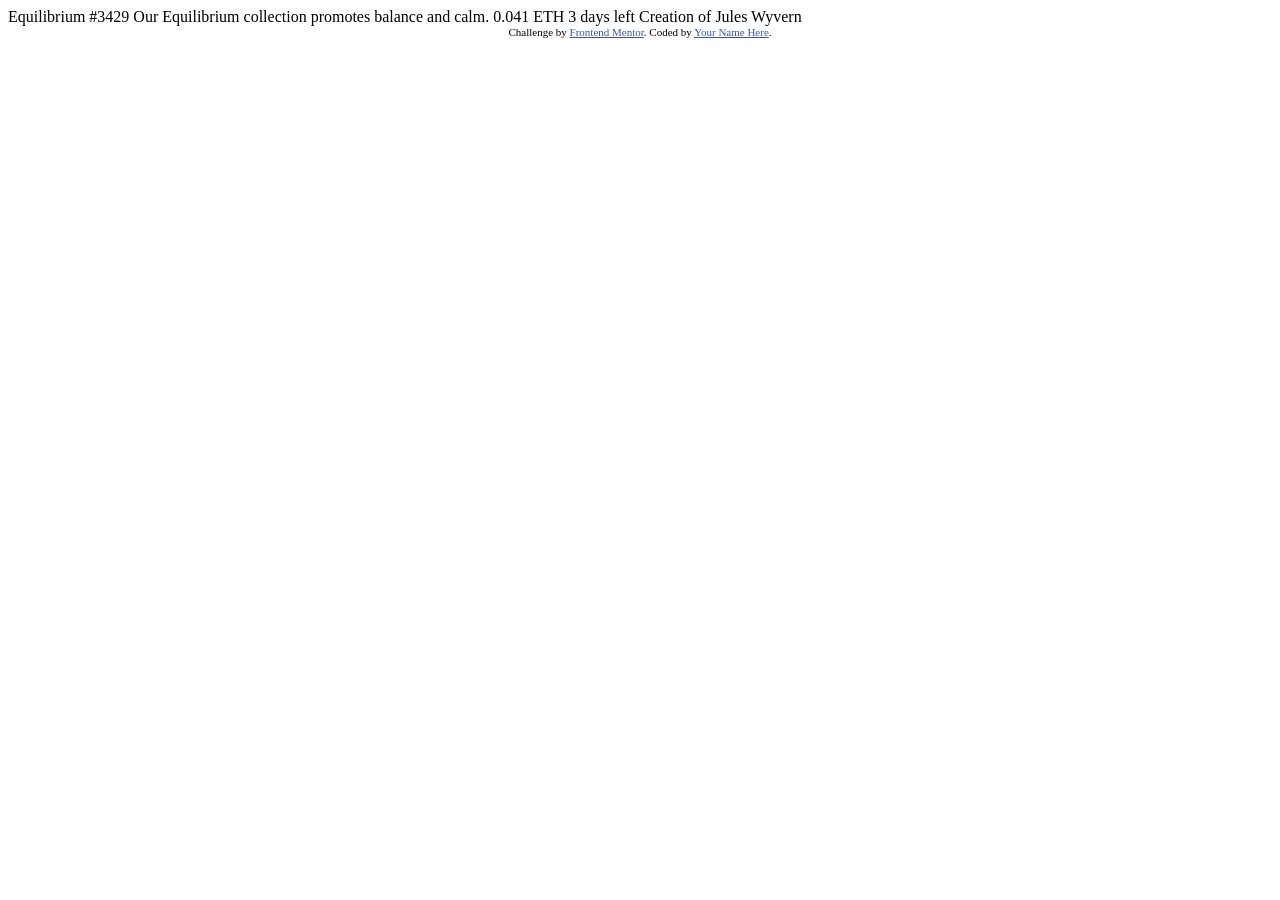
==== nft-preview-card-component-main/index.html @ 8ddd654b "NFT preview card initial commit" ====
<!DOCTYPE html>
<html lang="en">
<head>
  <meta charset="UTF-8">
  <meta name="viewport" content="width=device-width, initial-scale=1.0"> <!-- displays site properly based on user's device -->

  <link rel="icon" type="image/png" sizes="32x32" href="./images/favicon-32x32.png">
  
  <title>Frontend Mentor | NFT preview card component</title>

  <!-- Feel free to remove these styles or customise in your own stylesheet 👍 -->
  <style>
    .attribution { font-size: 0.6875rem; text-align: center; }
    .attribution a { color: hsl(228, 45%, 44%); }
  </style>
</head>
<body>

  Equilibrium #3429

  Our Equilibrium collection promotes balance and calm.

  0.041 ETH
  3 days left
  
  Creation of Jules Wyvern

  <footer class="attribution">
    Challenge by <a href="https://www.frontendmentor.io?ref=challenge">Frontend Mentor</a>. 
    Coded by <a href="#">Your Name Here</a>.
  </footer>
</body>
</html>
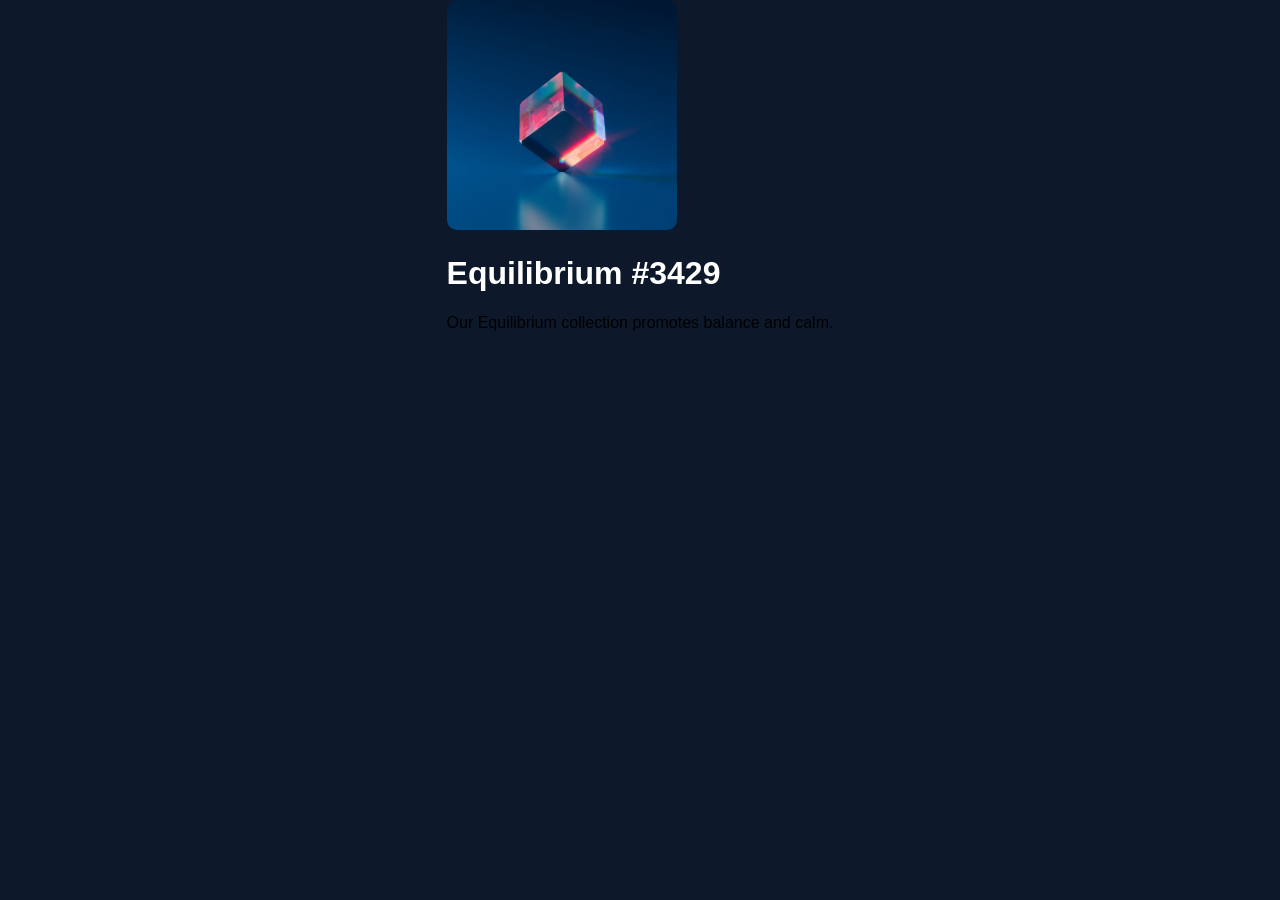
==== commit ea79372e: "index.html style.css main.css" ====
--- a/nft-preview-card-component-main/index.html
+++ b/nft-preview-card-component-main/index.html
@@ -1,33 +1,33 @@
-<!DOCTYPE html>
+<!doctype html>
 <html lang="en">
-<head>
-  <meta charset="UTF-8">
-  <meta name="viewport" content="width=device-width, initial-scale=1.0"> <!-- displays site properly based on user's device -->
+  <head>
+    <meta charset="UTF-8" />
+    <meta name="viewport" content="width=device-width, initial-scale=1.0" />
 
-  <link rel="icon" type="image/png" sizes="32x32" href="./images/favicon-32x32.png">
-  
-  <title>Frontend Mentor | NFT preview card component</title>
+    <link
+      rel="icon"
+      type="image.png"
+      sizes="32x32"
+      href="./images/favicon-32x32.png"
+    />
 
-  <!-- Feel free to remove these styles or customise in your own stylesheet 👍 -->
-  <style>
-    .attribution { font-size: 0.6875rem; text-align: center; }
-    .attribution a { color: hsl(228, 45%, 44%); }
-  </style>
-</head>
-<body>
+    <link rel="stylesheet" href="style.css" />
 
-  Equilibrium #3429
+    <title>NFT-Preview-card</title>
+  </head>
+  <body>
+    <article class="preview-card"></article>
+    <header>
+      <img
+        src="./images/image-equilibrium.jpg"
+        rel="image"
+        class="image-equilibrium"
+      />
 
-  Our Equilibrium collection promotes balance and calm.
-
-  0.041 ETH
-  3 days left
-  
-  Creation of Jules Wyvern
-
-  <footer class="attribution">
-    Challenge by <a href="https://www.frontendmentor.io?ref=challenge">Frontend Mentor</a>. 
-    Coded by <a href="#">Your Name Here</a>.
-  </footer>
-</body>
-</html>+      <h1 class="one-line">Equilibrium #3429</h1>
+      <p class="content">
+        Our Equilibrium collection promotes balance and calm.
+      </p>
+    </header>
+  </body>
+</html>
--- a/nft-preview-card-component-main/style.css
+++ b/nft-preview-card-component-main/style.css
@@ -0,0 +1,49 @@
+@import url(./main.css);
+
+/* outfit-300 - latin */
+@font-face {
+  font-display: swap; /* Check https://developer.mozilla.org/en-US/docs/Web/CSS/@font-face/font-display for other options. */
+  font-family: "Outfit";
+  font-style: normal;
+  font-weight: 300;
+  src: url("./fonts/outfit-v15-latin-300.woff2") format("woff2"); /* Chrome 36+, Opera 23+, Firefox 39+, Safari 12+, iOS 10+ */
+}
+/* outfit-regular - latin */
+@font-face {
+  font-display: swap; /* Check https://developer.mozilla.org/en-US/docs/Web/CSS/@font-face/font-display for other options. */
+  font-family: "Outfit";
+  font-style: normal;
+  font-weight: 400;
+  src: url("./fonts/outfit-v15-latin-regular.woff2") format("woff2"); /* Chrome 36+, Opera 23+, Firefox 39+, Safari 12+, iOS 10+ */
+}
+/* outfit-600 - latin */
+@font-face {
+  font-display: swap; /* Check https://developer.mozilla.org/en-US/docs/Web/CSS/@font-face/font-display for other options. */
+  font-family: "Outfit";
+  font-style: normal;
+  font-weight: 600;
+  src: url("./fonts/outfit-v15-latin-600.woff2") format("woff2"); /* Chrome 36+, Opera 23+, Firefox 39+, Safari 12+, iOS 10+ */
+}
+
+:root {
+  --Blue500: hsl(215, 51%, 70%);
+  --Cyan400: hsl(178, 100%, 50%);
+
+  --Blue950: hsl(217, 54%, 11%);
+  --Blue900: hsl(216, 50%, 16%);
+  --Blue800: hsl(215, 32%, 27%);
+  --White: hsl(0, 0%, 100%);
+}
+
+html {
+  font-size: 16px;
+  font-family: "outfit", sans-serif;
+}
+
+body {
+  margin: 0;
+  background-color: var(--Blue950);
+  display: flex;
+  align-items: center;
+  justify-content: center;
+}
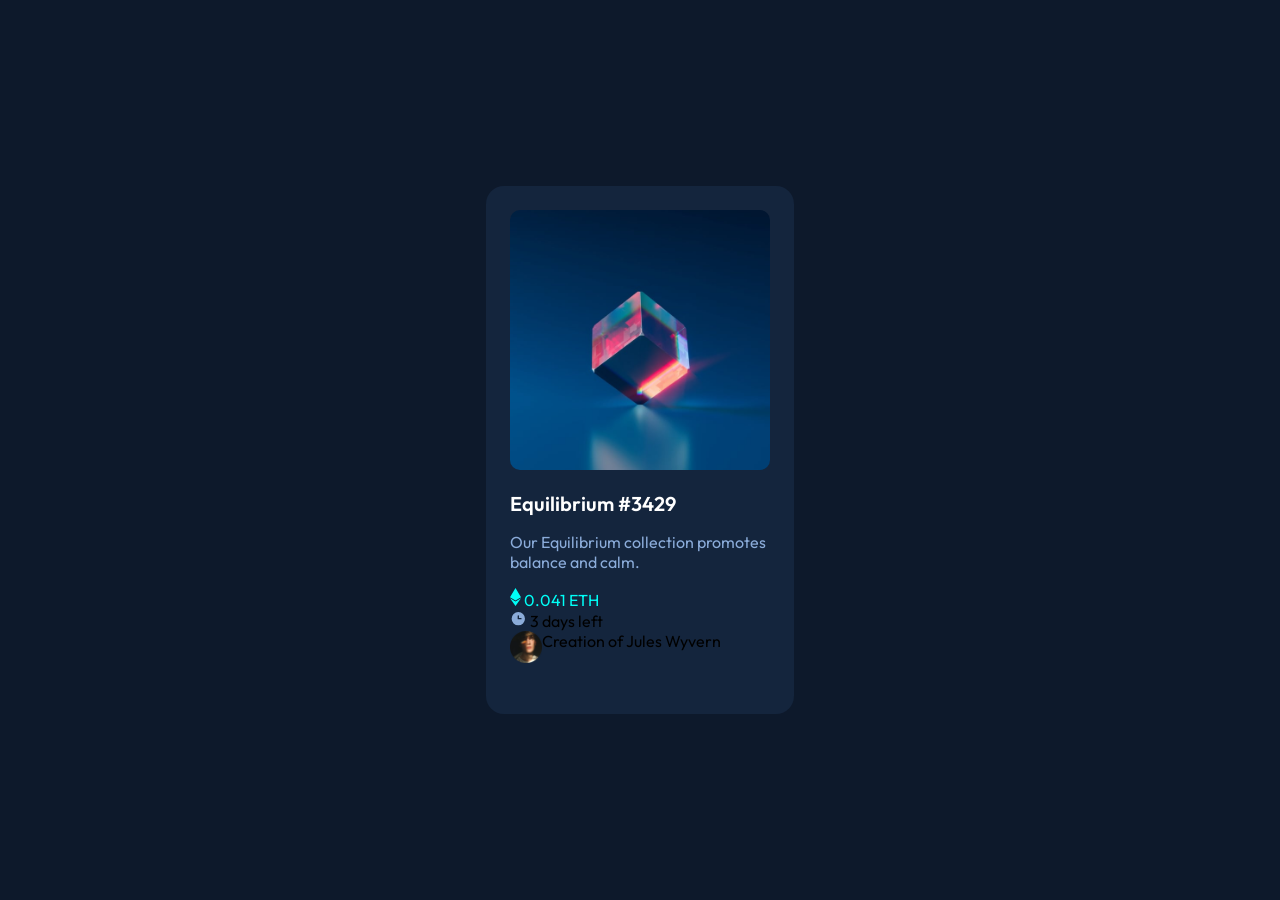
==== commit dba19f53: "index.html style.css main.css" ====
--- a/nft-preview-card-component-main/index.html
+++ b/nft-preview-card-component-main/index.html
@@ -16,18 +16,41 @@
     <title>NFT-Preview-card</title>
   </head>
   <body>
-    <article class="preview-card"></article>
-    <header>
+    <article class="preview">
       <img
         src="./images/image-equilibrium.jpg"
-        rel="image"
-        class="image-equilibrium"
+        alt="image"
+        class="cube-equilibrium"
       />
 
-      <h1 class="one-line">Equilibrium #3429</h1>
+      <header>
+        <h1 class="hearder-text">Equilibrium #3429</h1>
+      </header>
       <p class="content">
         Our Equilibrium collection promotes balance and calm.
       </p>
-    </header>
+
+      <div class="icon-subline">
+        <img
+          src="./images/icon-ethereum.svg"
+          alt="iconimages"
+          class="small-icon"
+        />
+
+        <span class="code-word">0.041 ETH</span>
+      </div>
+
+      <div>
+        <img src="./images/icon-clock.svg" alt="iconclock" class="clock-icon" />
+
+        <span class="days"> 3 days left </span>
+      </div>
+
+      <footer>
+        <img src="images/image-avatar.png" alt="avatar" class="boy-avator" />
+
+        <span class="author">Creation of Jules Wyvern</span>
+      </footer>
+    </article>
   </body>
 </html>
--- a/nft-preview-card-component-main/style.css
+++ b/nft-preview-card-component-main/style.css
@@ -42,6 +42,7 @@
 
 body {
   margin: 0;
+  min-height: 100vh;
   background-color: var(--Blue950);
   display: flex;
   align-items: center;
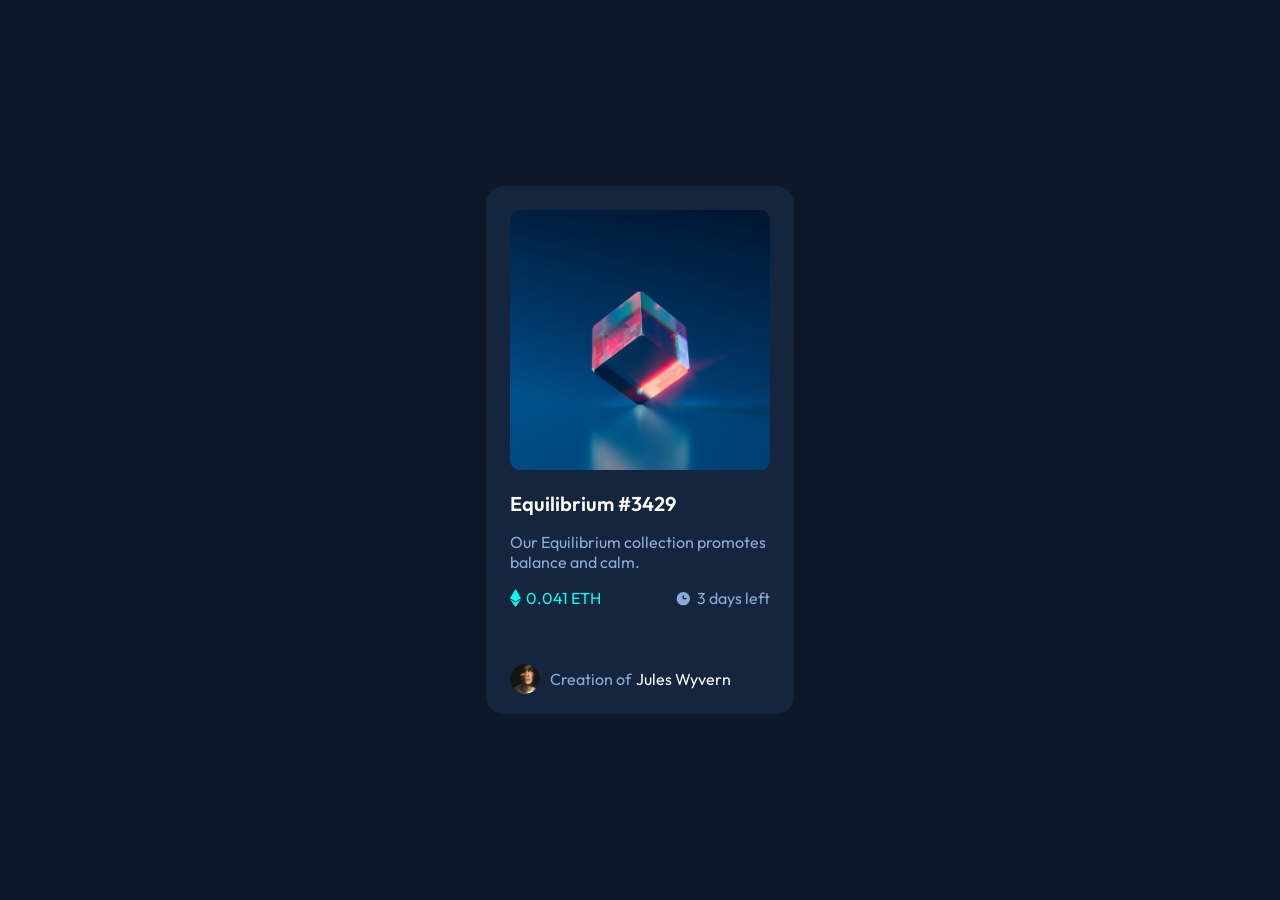
==== commit 1705dd69: "index.html style.css main.css" ====
--- a/nft-preview-card-component-main/index.html
+++ b/nft-preview-card-component-main/index.html
@@ -30,26 +30,35 @@
         Our Equilibrium collection promotes balance and calm.
       </p>
 
-      <div class="icon-subline">
-        <img
-          src="./images/icon-ethereum.svg"
-          alt="iconimages"
-          class="small-icon"
-        />
+      <main class="icon-header">
+        <div class="code-icon">
+          <img
+            src="./images/icon-ethereum.svg"
+            alt="iconimages"
+            class="small-icon"
+          />
 
-        <span class="code-word">0.041 ETH</span>
-      </div>
+          <span class="code-word">0.041 ETH</span>
+        </div>
 
-      <div>
-        <img src="./images/icon-clock.svg" alt="iconclock" class="clock-icon" />
+        <div class="days-icon">
+          <img
+            src="./images/icon-clock.svg"
+            alt="iconclock"
+            class="clock-icon"
+          />
 
-        <span class="days"> 3 days left </span>
-      </div>
+          <span class="days">3 days left</span>
+        </div>
+      </main>
 
-      <footer>
+      <footer class="profile-image">
         <img src="images/image-avatar.png" alt="avatar" class="boy-avator" />
 
-        <span class="author">Creation of Jules Wyvern</span>
+        <div class="creator-profile">
+          <p class="creator">Creation of</p>
+          <p class="creator-name">Jules Wyvern</p>
+        </div>
       </footer>
     </article>
   </body>
